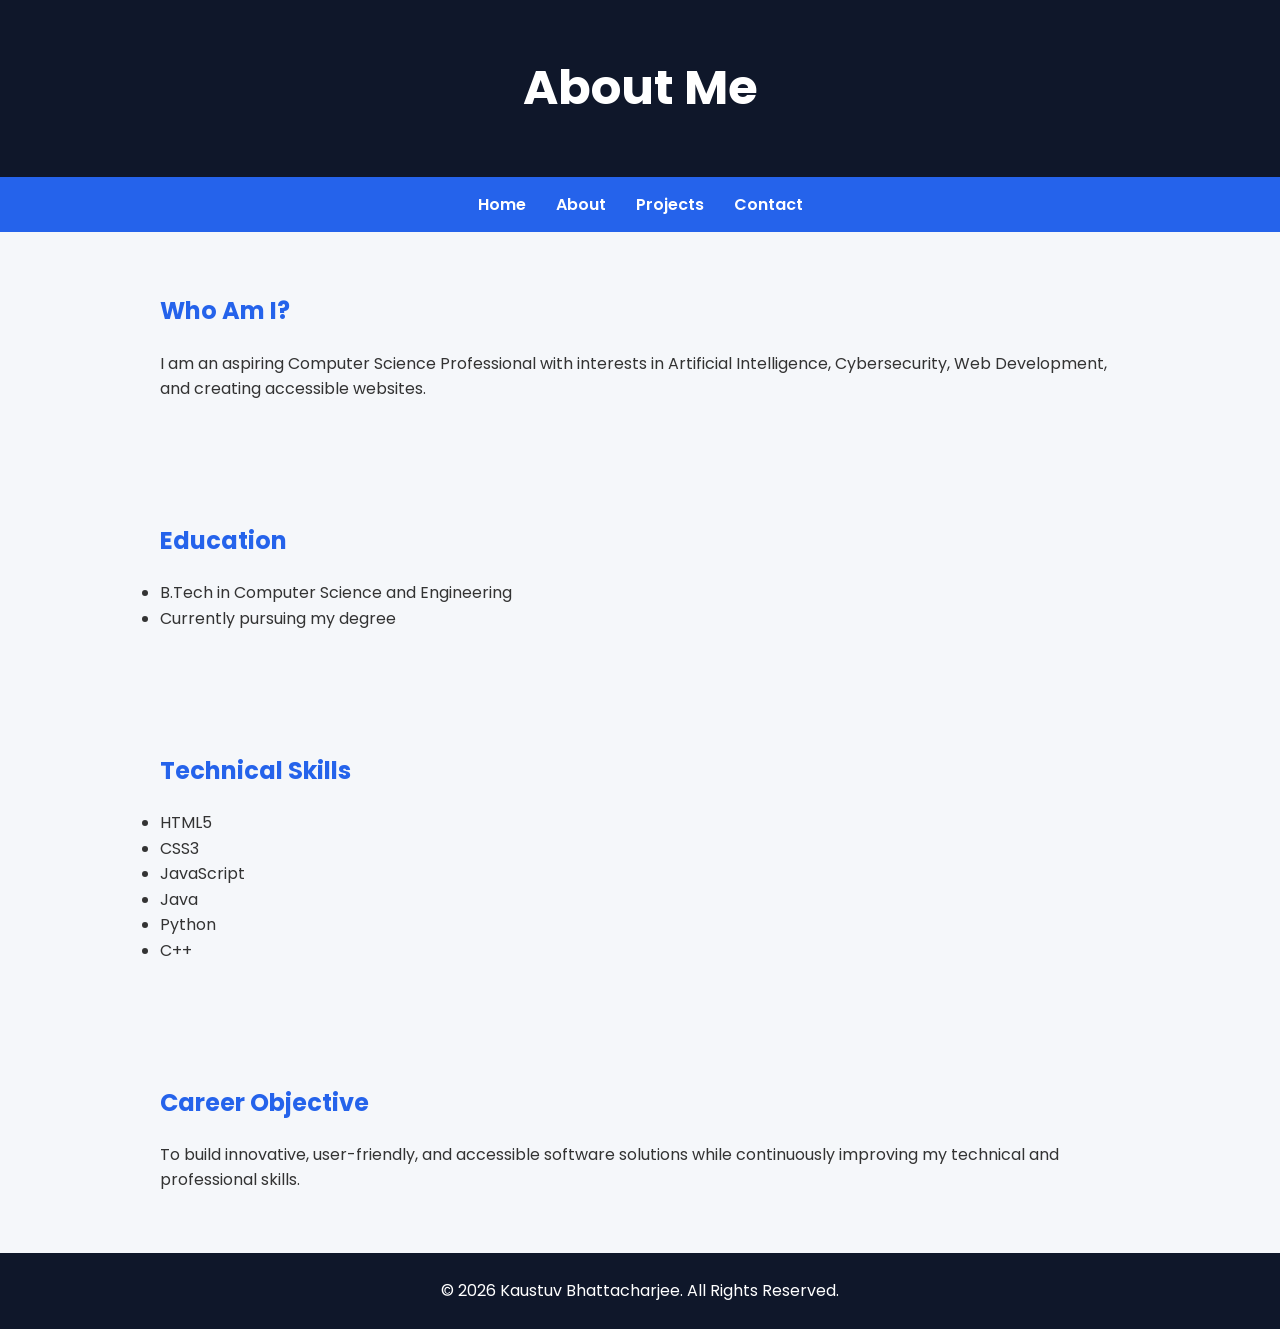
==== about.html @ 0287fb3d "Initial portfolio website" ====
<!DOCTYPE html>
<html lang="en">
<head>
    <meta charset="UTF-8">
    <meta name="viewport" content="width=device-width, initial-scale=1.0">
    <meta name="description" content="About Kaustuv Bhattacharjee">
    <meta name="author" content="Kaustuv Bhattacharjee">
    <title>About | Kaustuv Bhattacharjee</title>

    <link rel="stylesheet" href="css/style.css">
    <link rel="stylesheet" href="css/responsive.css">
</head>

<body>

<header>
    <h1>About Me</h1>
</header>

<nav aria-label="Primary Navigation">
    <ul>
        <li><a href="index.html">Home</a></li>
        <li><a href="about.html" aria-current="page">About</a></li>
        <li><a href="projects.html">Projects</a></li>
        <li><a href="contact.html">Contact</a></li>
    </ul>
</nav>

<main>

<section>

<h2>Who Am I?</h2>

<p>
I am an aspiring Computer Science Professional with interests in Artificial Intelligence, Cybersecurity, Web Development, and creating accessible websites.
</p>

</section>

<section>

<h2>Education</h2>

<ul>
<li>B.Tech in Computer Science and Engineering</li>
<li>Currently pursuing my degree</li>
</ul>

</section>

<section>

<h2>Technical Skills</h2>

<ul>
<li>HTML5</li>
<li>CSS3</li>
<li>JavaScript</li>
<li>Java</li>
<li>Python</li>
<li>C++</li>
</ul>

</section>

<section>

<h2>Career Objective</h2>

<p>
To build innovative, user-friendly, and accessible software solutions while continuously improving my technical and professional skills.
</p>

</section>

</main>

<footer>
<p>&copy; 2026 Kaustuv Bhattacharjee. All Rights Reserved.</p>
</footer>

<script src="js/script.js"></script>

</body>
</html>
---- css/style.css ----
/* Google Font */
@import url('https://fonts.googleapis.com/css2?family=Poppins:wght@300;400;600;700&display=swap');

*{
    margin:0;
    padding:0;
    box-sizing:border-box;
    font-family:'Poppins',sans-serif;
}

html{
    scroll-behavior:smooth;
}

body{
    background:#f5f7fa;
    color:#333;
    line-height:1.6;
}

/* Skip Link */
.skip-link{
    position:absolute;
    left:-9999px;
}

.skip-link:focus{
    left:20px;
    top:20px;
    background:#2563eb;
    color:white;
    padding:10px;
    border-radius:5px;
}

/* Header */

header{
    background:#0f172a;
    color:white;
    text-align:center;
    padding:50px 20px;
}

header h1{
    font-size:3rem;
}

header p{
    font-size:1.2rem;
    margin-top:10px;
}

/* Navigation */

nav{
    background:#2563eb;
    position:sticky;
    top:0;
}

nav ul{
    display:flex;
    justify-content:center;
    list-style:none;
}

nav ul li{
    margin:15px;
}

nav a{
    color:white;
    text-decoration:none;
    font-weight:600;
}

nav a:hover{
    color:#ffd700;
}

/* Sections */

section{
    max-width:1000px;
    margin:auto;
    padding:60px 20px;
}

section h2{
    margin-bottom:20px;
    color:#2563eb;
}

/* Button */

#hero a{
    display:inline-block;
    margin-top:20px;
    background:#2563eb;
    color:white;
    padding:12px 25px;
    text-decoration:none;
    border-radius:8px;
    transition:.3s;
}

#hero a:hover{
    background:#1d4ed8;
}

/* Skills */

#skills ul{
    display:flex;
    flex-wrap:wrap;
    gap:15px;
    list-style:none;
}

#skills li{
    background:white;
    padding:15px 25px;
    border-radius:8px;
    box-shadow:0 5px 15px rgba(0,0,0,.1);
}

/* Footer */

footer{
    background:#0f172a;
    color:white;
    text-align:center;
    padding:25px;
}
/* Hero Section */

#hero{
    max-width:1100px;
    margin:auto;
    text-align:center;
    padding:100px 20px;
}

.hero-text h2{
    color:#2563eb;
    font-size:1.5rem;
}

.hero-text h1{
    font-size:4rem;
    color:#0f172a;
    margin:20px 0;
}

.hero-text h3{
    color:#475569;
    margin-bottom:20px;
}

.hero-text p{
    max-width:700px;
    margin:auto;
    font-size:1.1rem;
    line-height:1.8;
}

.btn,
.btn-secondary{
    display:inline-block;
    margin:30px 10px 0;
    padding:14px 30px;
    border-radius:8px;
    text-decoration:none;
    font-weight:600;
}

.btn{
    background:#2563eb;
    color:white;
}

.btn:hover{
    background:#1d4ed8;
}

.btn-secondary{
    border:2px solid #2563eb;
    color:#2563eb;
}

.btn-secondary:hover{
    background:#2563eb;
    color:white;
}
/* Projects */

.project-grid{
display:grid;
grid-template-columns:repeat(auto-fit,minmax(300px,1fr));
gap:30px;
margin-top:30px;
}

.project-card{
background:white;
padding:25px;
border-radius:12px;
box-shadow:0 10px 20px rgba(0,0,0,.1);
transition:.3s;
}

.project-card:hover{
transform:translateY(-8px);
}

.project-card h3{
margin-bottom:15px;
color:#2563eb;
}

.project-card a{
display:inline-block;
margin-top:15px;
text-decoration:none;
background:#2563eb;
color:white;
padding:10px 18px;
border-radius:6px;
}
/* Contact Form */

form{

max-width:700px;

margin:auto;

background:white;

padding:35px;

border-radius:12px;

box-shadow:0 10px 25px rgba(0,0,0,.1);

}

.form-group{

margin-bottom:20px;

}

label{

display:block;

margin-bottom:8px;

font-weight:600;

}

input,
textarea{

width:100%;

padding:12px;

border:1px solid #ccc;

border-radius:8px;

font-size:16px;

}

input:focus,
textarea:focus{

outline:3px solid #2563eb;

border-color:#2563eb;

}

button{

background:#2563eb;

color:white;

padding:12px 24px;

border:none;

border-radius:8px;

font-size:16px;

cursor:pointer;

}

button:hover{

background:#1d4ed8;

}
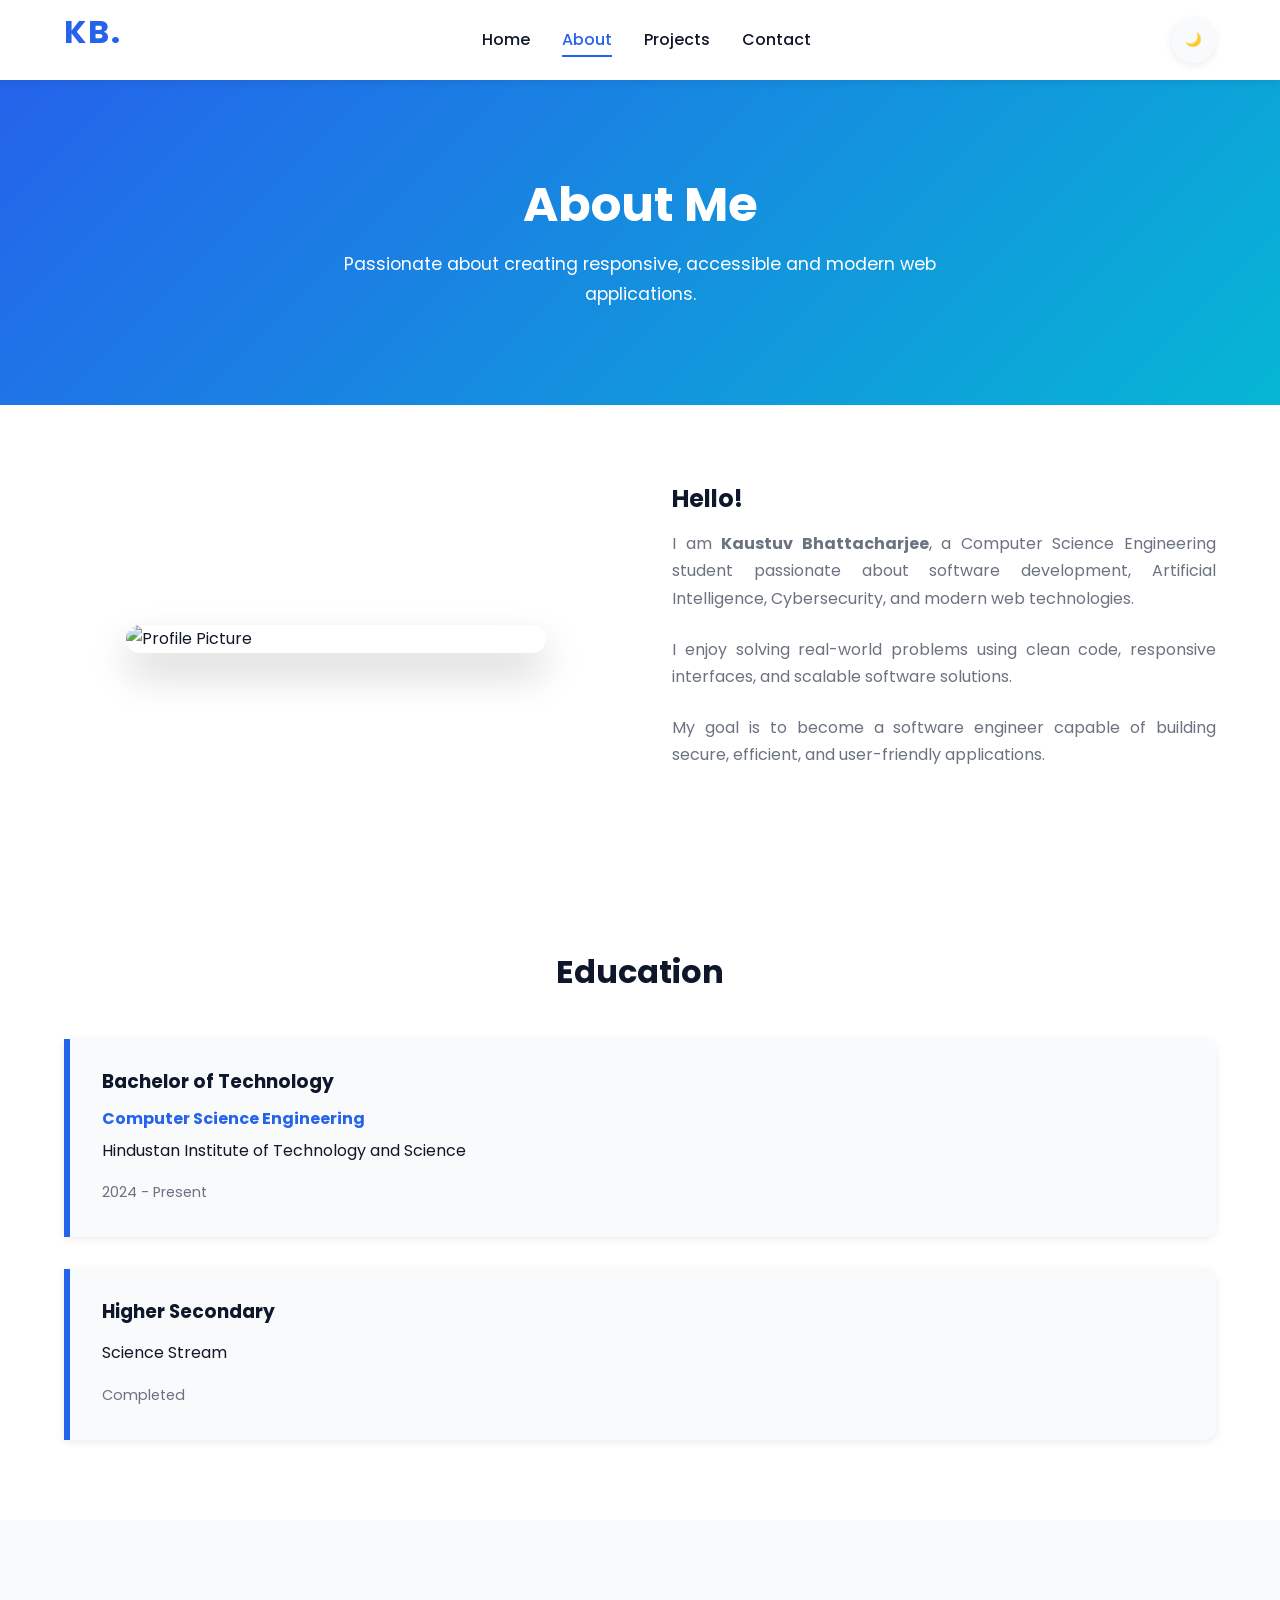
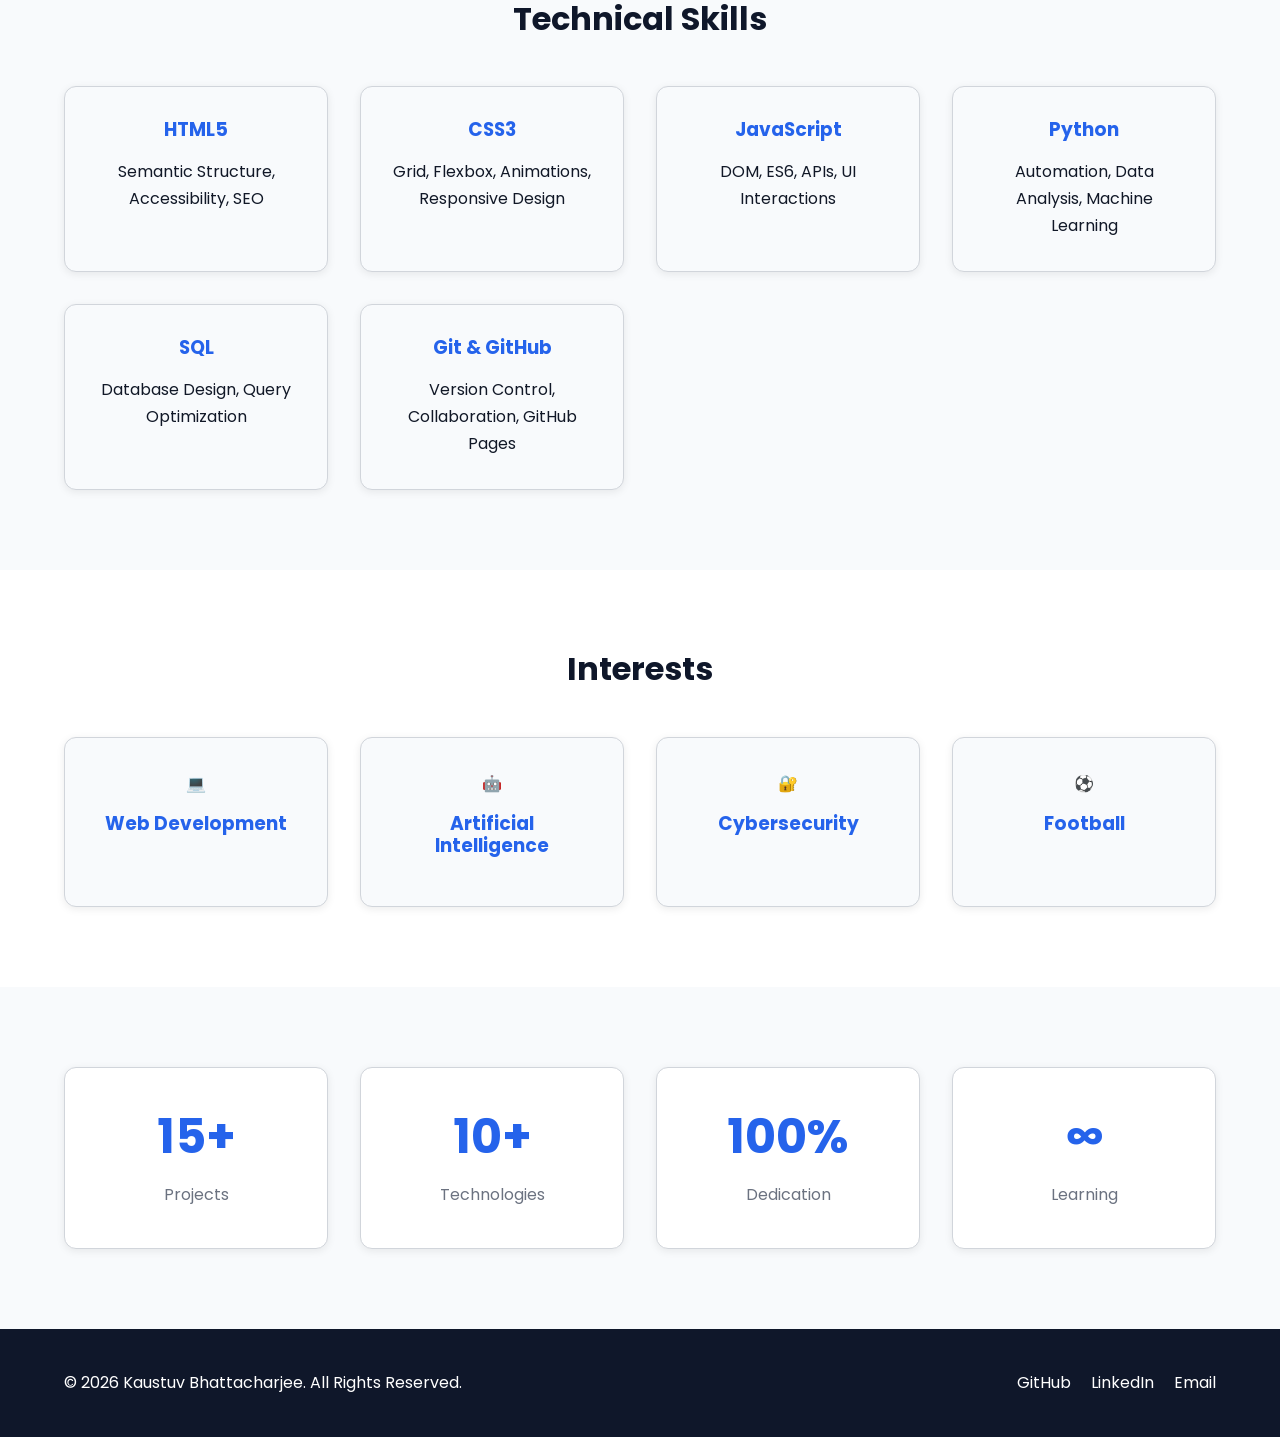
==== commit b6356979: "Initial portfolio submission" ====
--- a/about.html
+++ b/about.html
@@ -1,86 +1,521 @@
 <!DOCTYPE html>
 <html lang="en">
+
 <head>
+
     <meta charset="UTF-8">
-    <meta name="viewport" content="width=device-width, initial-scale=1.0">
-    <meta name="description" content="About Kaustuv Bhattacharjee">
-    <meta name="author" content="Kaustuv Bhattacharjee">
+
+    <meta name="viewport"
+          content="width=device-width, initial-scale=1.0">
+
     <title>About | Kaustuv Bhattacharjee</title>
 
+    <meta name="description"
+          content="Learn more about Kaustuv Bhattacharjee, Computer Science Engineering student, Web Developer, AI Enthusiast and Cybersecurity learner.">
+
+    <link rel="stylesheet" href="css/theme.css">
     <link rel="stylesheet" href="css/style.css">
     <link rel="stylesheet" href="css/responsive.css">
+
+    <script defer src="js/script.js"></script>
+
 </head>
 
 <body>
 
-<header>
-    <h1>About Me</h1>
-</header>
-
-<nav aria-label="Primary Navigation">
-    <ul>
-        <li><a href="index.html">Home</a></li>
-        <li><a href="about.html" aria-current="page">About</a></li>
-        <li><a href="projects.html">Projects</a></li>
-        <li><a href="contact.html">Contact</a></li>
-    </ul>
-</nav>
-
-<main>
-
-<section>
-
-<h2>Who Am I?</h2>
-
-<p>
-I am an aspiring Computer Science Professional with interests in Artificial Intelligence, Cybersecurity, Web Development, and creating accessible websites.
-</p>
-
-</section>
-
-<section>
-
-<h2>Education</h2>
-
-<ul>
-<li>B.Tech in Computer Science and Engineering</li>
-<li>Currently pursuing my degree</li>
-</ul>
-
-</section>
-
-<section>
-
-<h2>Technical Skills</h2>
-
-<ul>
-<li>HTML5</li>
-<li>CSS3</li>
-<li>JavaScript</li>
-<li>Java</li>
-<li>Python</li>
-<li>C++</li>
-</ul>
-
-</section>
-
-<section>
-
-<h2>Career Objective</h2>
-
-<p>
-To build innovative, user-friendly, and accessible software solutions while continuously improving my technical and professional skills.
-</p>
-
-</section>
-
-</main>
-
-<footer>
-<p>&copy; 2026 Kaustuv Bhattacharjee. All Rights Reserved.</p>
-</footer>
-
-<script src="js/script.js"></script>
+    <!-- Skip Link -->
+
+    <a href="#main-content"
+       class="skip-link">
+
+        Skip to Main Content
+
+    </a>
+
+    <!-- Header -->
+
+    <header class="header">
+
+        <div class="container">
+
+            <h1 class="logo">
+
+                KB.
+
+            </h1>
+
+            <nav
+                class="navbar"
+                aria-label="Primary Navigation">
+
+                <button
+                    class="menu-toggle"
+                    aria-label="Toggle Navigation">
+
+                    ☰
+
+                </button>
+
+                <ul class="nav-links">
+
+                    <li><a href="index.html">Home</a></li>
+
+                    <li><a href="about.html"
+                           class="active">About</a></li>
+
+                    <li><a href="projects.html">Projects</a></li>
+
+                    <li><a href="contact.html">Contact</a></li>
+
+                </ul>
+
+            </nav>
+
+            <button
+                id="themeToggle"
+                aria-label="Toggle Theme">
+
+                🌙
+
+            </button>
+
+        </div>
+
+    </header>
+
+    <!-- Main -->
+
+    <main id="main-content">
+
+        <!-- Hero -->
+
+        <section class="page-hero">
+
+            <div class="container">
+
+                <h2>
+
+                    About Me
+
+                </h2>
+
+                <p>
+
+                    Passionate about creating responsive,
+                    accessible and modern web applications.
+
+                </p>
+
+            </div>
+
+        </section>
+
+        <!-- About -->
+
+        <section class="about-section">
+
+            <div class="container about-grid">
+
+                <div>
+
+                    <img
+                        src="https://images.unsplash.com/photo-1500648767791-00dcc994a43e?w=700"
+                        alt="Profile Picture"
+                        class="profile-image">
+
+                </div>
+
+                <div>
+
+                    <h2>
+
+                        Hello!
+
+                    </h2>
+
+                    <p>
+
+                        I am
+                        <strong>Kaustuv Bhattacharjee</strong>,
+                        a Computer Science Engineering student
+                        passionate about software development,
+                        Artificial Intelligence,
+                        Cybersecurity,
+                        and modern web technologies.
+
+                    </p>
+
+                    <p>
+
+                        I enjoy solving real-world problems
+                        using clean code,
+                        responsive interfaces,
+                        and scalable software solutions.
+
+                    </p>
+
+                    <p>
+
+                        My goal is to become a software engineer
+                        capable of building secure,
+                        efficient,
+                        and user-friendly applications.
+
+                    </p>
+
+                </div>
+
+            </div>
+
+        </section>
+
+        <!-- Education -->
+
+        <section class="education">
+
+            <div class="container">
+
+                <h2 class="section-title">
+
+                    Education
+
+                </h2>
+
+                <div class="timeline">
+
+                    <article class="timeline-card">
+
+                        <h3>
+
+                            Bachelor of Technology
+
+                        </h3>
+
+                        <h4>
+
+                            Computer Science Engineering
+
+                        </h4>
+
+                        <p>
+
+                            Hindustan Institute of Technology
+                            and Science
+
+                        </p>
+
+                        <span>
+
+                            2024 - Present
+
+                        </span>
+
+                    </article>
+
+                    <article class="timeline-card">
+
+                        <h3>
+
+                            Higher Secondary
+
+                        </h3>
+
+                        <p>
+
+                            Science Stream
+
+                        </p>
+
+                        <span>
+
+                            Completed
+
+                        </span>
+
+                    </article>
+
+                </div>
+
+            </div>
+
+        </section>
+
+        <!-- Technical Skills -->
+
+        <section class="skills-section">
+
+            <div class="container">
+
+                <h2 class="section-title">
+
+                    Technical Skills
+
+                </h2>
+
+                <div class="skill-grid">
+
+                    <article class="card">
+
+                        <h3>HTML5</h3>
+
+                        <p>
+
+                            Semantic Structure,
+                            Accessibility,
+                            SEO
+
+                        </p>
+
+                    </article>
+
+                    <article class="card">
+
+                        <h3>CSS3</h3>
+
+                        <p>
+
+                            Grid,
+                            Flexbox,
+                            Animations,
+                            Responsive Design
+
+                        </p>
+
+                    </article>
+
+                    <article class="card">
+
+                        <h3>JavaScript</h3>
+
+                        <p>
+
+                            DOM,
+                            ES6,
+                            APIs,
+                            UI Interactions
+
+                        </p>
+
+                    </article>
+
+                    <article class="card">
+
+                        <h3>Python</h3>
+
+                        <p>
+
+                            Automation,
+                            Data Analysis,
+                            Machine Learning
+
+                        </p>
+
+                    </article>
+
+                    <article class="card">
+
+                        <h3>SQL</h3>
+
+                        <p>
+
+                            Database Design,
+                            Query Optimization
+
+                        </p>
+
+                    </article>
+
+                    <article class="card">
+
+                        <h3>Git & GitHub</h3>
+
+                        <p>
+
+                            Version Control,
+                            Collaboration,
+                            GitHub Pages
+
+                        </p>
+
+                    </article>
+
+                </div>
+
+            </div>
+
+        </section>
+
+        <!-- Interests -->
+
+        <section class="interests">
+
+            <div class="container">
+
+                <h2 class="section-title">
+
+                    Interests
+
+                </h2>
+
+                <div class="feature-grid">
+
+                    <div class="feature-box">
+
+                        💻
+
+                        <h3>
+
+                            Web Development
+
+                        </h3>
+
+                    </div>
+
+                    <div class="feature-box">
+
+                        🤖
+
+                        <h3>
+
+                            Artificial Intelligence
+
+                        </h3>
+
+                    </div>
+
+                    <div class="feature-box">
+
+                        🔐
+
+                        <h3>
+
+                            Cybersecurity
+
+                        </h3>
+
+                    </div>
+
+                    <div class="feature-box">
+
+                        ⚽
+
+                        <h3>
+
+                            Football
+
+                        </h3>
+
+                    </div>
+
+                </div>
+
+            </div>
+
+        </section>
+
+        <!-- Stats -->
+
+        <section class="stats">
+
+            <div class="container stats-grid">
+
+                <div class="stat-card">
+
+                    <h2>
+
+                        15+
+
+                    </h2>
+
+                    <p>
+
+                        Projects
+
+                    </p>
+
+                </div>
+
+                <div class="stat-card">
+
+                    <h2>
+
+                        10+
+
+                    </h2>
+
+                    <p>
+
+                        Technologies
+
+                    </p>
+
+                </div>
+
+                <div class="stat-card">
+
+                    <h2>
+
+                        100%
+
+                    </h2>
+
+                    <p>
+
+                        Dedication
+
+                    </p>
+
+                </div>
+
+                <div class="stat-card">
+
+                    <h2>
+
+                        ∞
+
+                    </h2>
+
+                    <p>
+
+                        Learning
+
+                    </p>
+
+                </div>
+
+            </div>
+
+        </section>
+
+    </main>
+
+    <!-- Footer -->
+
+    <footer class="footer">
+
+        <div class="container">
+
+            <p>
+
+                © 2026 Kaustuv Bhattacharjee.
+                All Rights Reserved.
+
+            </p>
+
+            <div class="socials">
+
+                <a href="#">GitHub</a>
+
+                <a href="#">LinkedIn</a>
+
+                <a href="#">Email</a>
+
+            </div>
+
+        </div>
+
+    </footer>
 
 </body>
+
 </html>
--- a/css/theme.css
+++ b/css/theme.css
@@ -0,0 +1,579 @@
+/* ===================================================
+   THEME.CSS
+   Global Theme Variables
+   Light & Dark Mode
+   =================================================== */
+
+/* GOOGLE FONT */
+
+@import url('https://fonts.googleapis.com/css2?family=Poppins:wght@300;400;500;600;700;800&display=swap');
+
+/* ===================================================
+   ROOT VARIABLES
+   =================================================== */
+
+:root{
+
+    /* COLORS */
+
+    --primary:#2563eb;
+    --primary-dark:#1d4ed8;
+
+    --secondary:#06b6d4;
+
+    --accent:#f97316;
+
+    --success:#10b981;
+
+    --danger:#ef4444;
+
+    --warning:#facc15;
+
+    /* BACKGROUND */
+
+    --bg:#ffffff;
+
+    --surface:#f8fafc;
+
+    --surface-2:#eef2f7;
+
+    /* TEXT */
+
+    --text:#111827;
+
+    --text-light:#6b7280;
+
+    --heading:#0f172a;
+
+    /* BORDER */
+
+    --border:#d1d5db;
+
+    /* SHADOW */
+
+    --shadow-sm:0 2px 8px rgba(0,0,0,.08);
+
+    --shadow-md:0 8px 20px rgba(0,0,0,.12);
+
+    --shadow-lg:0 20px 40px rgba(0,0,0,.18);
+
+    /* RADIUS */
+
+    --radius-sm:8px;
+
+    --radius:12px;
+
+    --radius-lg:20px;
+
+    --radius-xl:32px;
+
+    /* TRANSITIONS */
+
+    --transition:.3s ease;
+
+    --transition-long:.6s ease;
+
+    /* LAYOUT */
+
+    --container:1200px;
+
+    --header-height:80px;
+
+    /* FONT */
+
+    --font:'Poppins',sans-serif;
+
+}
+
+/* ===================================================
+   DARK MODE
+   =================================================== */
+
+body.dark{
+
+    --bg:#0f172a;
+
+    --surface:#1e293b;
+
+    --surface-2:#334155;
+
+    --text:#e5e7eb;
+
+    --text-light:#cbd5e1;
+
+    --heading:#ffffff;
+
+    --border:#475569;
+
+    --shadow-sm:0 2px 8px rgba(0,0,0,.30);
+
+    --shadow-md:0 10px 25px rgba(0,0,0,.40);
+
+    --shadow-lg:0 20px 45px rgba(0,0,0,.55);
+
+}
+
+/* ===================================================
+   GLOBAL RESET
+   =================================================== */
+
+*{
+
+    margin:0;
+
+    padding:0;
+
+    box-sizing:border-box;
+
+}
+
+html{
+
+    scroll-behavior:smooth;
+
+}
+
+body{
+
+    font-family:var(--font);
+
+    background:var(--bg);
+
+    color:var(--text);
+
+    line-height:1.7;
+
+    transition:background var(--transition),
+               color var(--transition);
+
+}
+
+img{
+
+    max-width:100%;
+
+    display:block;
+
+}
+
+a{
+
+    text-decoration:none;
+
+    color:inherit;
+
+    transition:var(--transition);
+
+}
+
+ul{
+
+    list-style:none;
+
+}
+
+button{
+
+    cursor:pointer;
+
+    font-family:inherit;
+
+}
+
+input,
+textarea,
+button{
+
+    border:none;
+
+    outline:none;
+
+}
+/* ===================================================
+   LAYOUT
+=================================================== */
+
+.container{
+
+    width:min(90%, var(--container));
+
+    margin:auto;
+
+}
+
+section{
+
+    padding:5rem 0;
+
+}
+
+/* ===================================================
+   HEADINGS
+=================================================== */
+
+h1,
+h2,
+h3,
+h4,
+h5,
+h6{
+
+    color:var(--heading);
+
+    line-height:1.2;
+
+    margin-bottom:1rem;
+
+}
+
+.section-title{
+
+    text-align:center;
+
+    font-size:2rem;
+
+    margin-bottom:3rem;
+
+}
+
+/* ===================================================
+   BUTTONS
+=================================================== */
+
+.btn{
+
+    display:inline-block;
+
+    padding:14px 32px;
+
+    background:var(--primary);
+
+    color:#fff;
+
+    border-radius:var(--radius);
+
+    font-weight:600;
+
+    transition:var(--transition);
+
+    box-shadow:var(--shadow-sm);
+
+}
+
+.btn:hover{
+
+    background:var(--primary-dark);
+
+    transform:translateY(-3px);
+
+    box-shadow:var(--shadow-md);
+
+}
+
+.btn.secondary{
+
+    background:transparent;
+
+    color:var(--primary);
+
+    border:2px solid var(--primary);
+
+}
+
+.btn.secondary:hover{
+
+    background:var(--primary);
+
+    color:#fff;
+
+}
+
+/* ===================================================
+   CARDS
+=================================================== */
+
+.card{
+
+    background:var(--surface);
+
+    border-radius:var(--radius);
+
+    padding:2rem;
+
+    border:1px solid var(--border);
+
+    box-shadow:var(--shadow-sm);
+
+    transition:var(--transition);
+
+}
+
+.card:hover{
+
+    transform:translateY(-8px);
+
+    box-shadow:var(--shadow-lg);
+
+}
+
+/* ===================================================
+   FORM ELEMENTS
+=================================================== */
+
+input,
+textarea{
+
+    width:100%;
+
+    padding:14px;
+
+    border:1px solid var(--border);
+
+    border-radius:var(--radius-sm);
+
+    background:var(--surface);
+
+    color:var(--text);
+
+    transition:var(--transition);
+
+}
+
+input:focus,
+textarea:focus{
+
+    border-color:var(--primary);
+
+    box-shadow:0 0 0 3px rgba(37,99,235,.15);
+
+}
+
+/* ===================================================
+   ACCESSIBILITY
+=================================================== */
+
+.skip-link{
+
+    position:absolute;
+
+    left:-999px;
+
+    top:10px;
+
+    background:var(--primary);
+
+    color:#fff;
+
+    padding:12px 20px;
+
+    border-radius:var(--radius);
+
+    z-index:9999;
+
+}
+
+.skip-link:focus{
+
+    left:10px;
+
+}
+
+:focus-visible{
+
+    outline:3px solid var(--secondary);
+
+    outline-offset:3px;
+
+}
+
+/* ===================================================
+   SCROLLBAR
+=================================================== */
+
+::-webkit-scrollbar{
+
+    width:10px;
+
+}
+
+::-webkit-scrollbar-track{
+
+    background:var(--surface);
+
+}
+
+::-webkit-scrollbar-thumb{
+
+    background:var(--primary);
+
+    border-radius:20px;
+
+}
+
+::-webkit-scrollbar-thumb:hover{
+
+    background:var(--primary-dark);
+
+}
+
+/* ===================================================
+   TEXT SELECTION
+=================================================== */
+
+::selection{
+
+    background:var(--primary);
+
+    color:#fff;
+
+}
+
+/* ===================================================
+   HELPERS
+=================================================== */
+
+.text-center{
+
+    text-align:center;
+
+}
+
+.mt-1{
+
+    margin-top:1rem;
+
+}
+
+.mt-2{
+
+    margin-top:2rem;
+
+}
+
+.mt-3{
+
+    margin-top:3rem;
+
+}
+
+.mb-1{
+
+    margin-bottom:1rem;
+
+}
+
+.mb-2{
+
+    margin-bottom:2rem;
+
+}
+
+.mb-3{
+
+    margin-bottom:3rem;
+
+}
+
+/* ===================================================
+   ANIMATIONS
+=================================================== */
+
+@keyframes fadeIn{
+
+    from{
+
+        opacity:0;
+
+    }
+
+    to{
+
+        opacity:1;
+
+    }
+
+}
+
+@keyframes slideUp{
+
+    from{
+
+        opacity:0;
+
+        transform:translateY(40px);
+
+    }
+
+    to{
+
+        opacity:1;
+
+        transform:translateY(0);
+
+    }
+
+}
+
+@keyframes slideLeft{
+
+    from{
+
+        opacity:0;
+
+        transform:translateX(-40px);
+
+    }
+
+    to{
+
+        opacity:1;
+
+        transform:translateX(0);
+
+    }
+
+}
+
+@keyframes slideRight{
+
+    from{
+
+        opacity:0;
+
+        transform:translateX(40px);
+
+    }
+
+    to{
+
+        opacity:1;
+
+        transform:translateX(0);
+
+    }
+
+}
+
+.fade-in{
+
+    animation:fadeIn .8s ease forwards;
+
+}
+
+.slide-up{
+
+    animation:slideUp .8s ease forwards;
+
+}
+
+.slide-left{
+
+    animation:slideLeft .8s ease forwards;
+
+}
+
+.slide-right{
+
+    animation:slideRight .8s ease forwards;
+
+}
--- a/css/style.css
+++ b/css/style.css
@@ -1,311 +1,1366 @@
-/* Google Font */
-@import url('https://fonts.googleapis.com/css2?family=Poppins:wght@300;400;600;700&display=swap');
-
-*{
-    margin:0;
-    padding:0;
-    box-sizing:border-box;
-    font-family:'Poppins',sans-serif;
-}
-
-html{
-    scroll-behavior:smooth;
-}
-
-body{
-    background:#f5f7fa;
-    color:#333;
-    line-height:1.6;
-}
-
-/* Skip Link */
-.skip-link{
+/* ===================================================
+   STYLE.CSS
+   Main Portfolio Styles
+   =================================================== */
+
+/* =========================
+   HEADER
+========================= */
+
+.header{
+
+    position:sticky;
+
+    top:0;
+
+    width:100%;
+
+    background:var(--bg);
+
+    box-shadow:var(--shadow-sm);
+
+    z-index:1000;
+
+    transition:var(--transition);
+
+}
+
+.header .container{
+
+    display:flex;
+
+    justify-content:space-between;
+
+    align-items:center;
+
+    height:var(--header-height);
+
+}
+
+/* =========================
+   LOGO
+========================= */
+
+.logo{
+
+    font-size:2rem;
+
+    font-weight:700;
+
+    color:var(--primary);
+
+    letter-spacing:2px;
+
+}
+
+/* =========================
+   NAVIGATION
+========================= */
+
+.navbar{
+
+    display:flex;
+
+    align-items:center;
+
+    gap:2rem;
+
+}
+
+.nav-links{
+
+    display:flex;
+
+    gap:2rem;
+
+    align-items:center;
+
+}
+
+.nav-links a{
+
+    font-weight:500;
+
+    color:var(--text);
+
+    position:relative;
+
+    transition:var(--transition);
+
+}
+
+.nav-links a:hover{
+
+    color:var(--primary);
+
+}
+
+.nav-links a.active{
+
+    color:var(--primary);
+
+}
+
+.nav-links a::after{
+
+    content:"";
+
     position:absolute;
-    left:-9999px;
-}
-
-.skip-link:focus{
-    left:20px;
-    top:20px;
-    background:#2563eb;
+
+    left:0;
+
+    bottom:-6px;
+
+    width:0;
+
+    height:2px;
+
+    background:var(--primary);
+
+    transition:.3s;
+
+}
+
+.nav-links a:hover::after,
+
+.nav-links a.active::after{
+
+    width:100%;
+
+}
+
+/* =========================
+   MENU BUTTON
+========================= */
+
+.menu-toggle{
+
+    display:none;
+
+    background:none;
+
+    color:var(--text);
+
+    font-size:2rem;
+
+}
+
+/* =========================
+   THEME BUTTON
+========================= */
+
+#themeToggle{
+
+    width:45px;
+
+    height:45px;
+
+    border-radius:50%;
+
+    background:var(--surface);
+
+    color:var(--text);
+
+    display:grid;
+
+    place-items:center;
+
+    box-shadow:var(--shadow-sm);
+
+    transition:var(--transition);
+
+}
+
+#themeToggle:hover{
+
+    transform:rotate(180deg);
+
+}
+
+/* =========================
+   HERO
+========================= */
+
+.hero{
+
+    min-height:calc(100vh - var(--header-height));
+
+    display:flex;
+
+    align-items:center;
+
+    background:linear-gradient(
+        135deg,
+        var(--surface),
+        var(--bg)
+    );
+
+}
+
+.hero-grid{
+
+    display:grid;
+
+    grid-template-columns:1fr 1fr;
+
+    gap:4rem;
+
+    align-items:center;
+
+}
+
+.hero-text{
+
+    animation:slideLeft .8s ease;
+
+}
+
+.hero-text h2{
+
+    font-size:3.5rem;
+
+    margin-bottom:1.5rem;
+
+}
+
+.hero-text span{
+
+    color:var(--primary);
+
+}
+
+.hero-text p{
+
+    font-size:1.1rem;
+
+    color:var(--text-light);
+
+    margin-bottom:2rem;
+
+}
+
+.hero-buttons{
+
+    display:flex;
+
+    gap:1rem;
+
+    flex-wrap:wrap;
+
+}
+
+/* =========================
+   HERO IMAGE
+========================= */
+
+.hero-image{
+
+    display:flex;
+
+    justify-content:center;
+
+    animation:slideRight .8s ease;
+
+}
+
+.hero-image img{
+
+    width:380px;
+
+    height:380px;
+
+    object-fit:cover;
+
+    border-radius:50%;
+
+    border:8px solid var(--primary);
+
+    box-shadow:var(--shadow-lg);
+
+    transition:var(--transition-long);
+
+}
+
+.hero-image img:hover{
+
+    transform:scale(1.05);
+
+}
+
+/* =========================
+   PAGE HERO
+========================= */
+
+.page-hero{
+
+    background:linear-gradient(
+        135deg,
+        var(--primary),
+        var(--secondary)
+    );
+
     color:white;
-    padding:10px;
-    border-radius:5px;
-}
-
-/* Header */
-
-header{
-    background:#0f172a;
+
+    text-align:center;
+
+    padding:6rem 0;
+
+}
+
+.page-hero h2{
+
     color:white;
+
+    font-size:3rem;
+
+}
+
+.page-hero p{
+
+    max-width:700px;
+
+    margin:auto;
+
+    font-size:1.1rem;
+
+}
+/* ===================================================
+   ABOUT SECTION
+=================================================== */
+
+.about-section{
+
+    padding:5rem 0;
+
+}
+
+.about-grid{
+
+    display:grid;
+
+    grid-template-columns:1fr 1fr;
+
+    gap:4rem;
+
+    align-items:center;
+
+}
+
+.profile-image{
+
+    width:100%;
+
+    max-width:420px;
+
+    margin:auto;
+
+    border-radius:20px;
+
+    box-shadow:var(--shadow-lg);
+
+    transition:var(--transition);
+
+}
+
+.profile-image:hover{
+
+    transform:scale(1.03);
+
+}
+
+.about-grid p{
+
+    color:var(--text-light);
+
+    margin-bottom:1.5rem;
+
+    text-align:justify;
+
+}
+
+/* ===================================================
+   SKILLS
+=================================================== */
+
+.skills,
+.skills-section{
+
+    background:var(--surface);
+
+}
+
+.skill-grid{
+
+    display:grid;
+
+    grid-template-columns:repeat(auto-fit,minmax(250px,1fr));
+
+    gap:2rem;
+
+}
+
+.skill-grid .card{
+
     text-align:center;
-    padding:50px 20px;
-}
-
-header h1{
+
+}
+
+.skill-grid .card h3{
+
+    color:var(--primary);
+
+    margin-bottom:1rem;
+
+}
+
+.skill-grid .card:hover{
+
+    transform:translateY(-10px);
+
+}
+
+/* ===================================================
+   FEATURES
+=================================================== */
+
+.feature-grid{
+
+    display:grid;
+
+    grid-template-columns:repeat(auto-fit,minmax(260px,1fr));
+
+    gap:2rem;
+
+}
+
+.feature-box{
+
+    background:var(--surface);
+
+    border:1px solid var(--border);
+
+    border-radius:var(--radius);
+
+    padding:2rem;
+
+    text-align:center;
+
+    box-shadow:var(--shadow-sm);
+
+    transition:var(--transition);
+
+}
+
+.feature-box:hover{
+
+    transform:translateY(-8px);
+
+    box-shadow:var(--shadow-lg);
+
+}
+
+.feature-box h3{
+
+    color:var(--primary);
+
+    margin:1rem 0;
+
+}
+
+.feature-box p{
+
+    color:var(--text-light);
+
+}
+
+/* ===================================================
+   TIMELINE
+=================================================== */
+
+.timeline{
+
+    display:grid;
+
+    gap:2rem;
+
+}
+
+.timeline-card{
+
+    background:var(--surface);
+
+    border-left:6px solid var(--primary);
+
+    padding:2rem;
+
+    border-radius:0 var(--radius) var(--radius) 0;
+
+    box-shadow:var(--shadow-sm);
+
+    transition:var(--transition);
+
+}
+
+.timeline-card:hover{
+
+    transform:translateX(8px);
+
+    box-shadow:var(--shadow-md);
+
+}
+
+.timeline-card h4{
+
+    color:var(--primary);
+
+    margin-bottom:.5rem;
+
+}
+
+.timeline-card span{
+
+    display:inline-block;
+
+    margin-top:1rem;
+
+    color:var(--text-light);
+
+    font-size:.9rem;
+
+}
+
+/* ===================================================
+   STATISTICS
+=================================================== */
+
+.stats{
+
+    background:var(--surface);
+
+}
+
+.stats-grid{
+
+    display:grid;
+
+    grid-template-columns:repeat(auto-fit,minmax(220px,1fr));
+
+    gap:2rem;
+
+}
+
+.stat-card{
+
+    background:var(--bg);
+
+    border-radius:var(--radius);
+
+    padding:2.5rem;
+
+    text-align:center;
+
+    border:1px solid var(--border);
+
+    box-shadow:var(--shadow-sm);
+
+    transition:var(--transition);
+
+}
+
+.stat-card:hover{
+
+    transform:translateY(-10px);
+
+    box-shadow:var(--shadow-lg);
+
+}
+
+.stat-card h2,
+
+.stat-card h3{
+
     font-size:3rem;
-}
-
-header p{
-    font-size:1.2rem;
-    margin-top:10px;
-}
-
-/* Navigation */
-
-nav{
-    background:#2563eb;
-    position:sticky;
-    top:0;
-}
-
-nav ul{
+
+    color:var(--primary);
+
+    margin-bottom:1rem;
+
+}
+
+.stat-card p{
+
+    color:var(--text-light);
+
+}
+
+/* ===================================================
+   CALL TO ACTION
+=================================================== */
+
+.cta{
+
+    text-align:center;
+
+    background:linear-gradient(
+        135deg,
+        var(--primary),
+        var(--secondary)
+    );
+
+    color:white;
+
+}
+
+.cta h2{
+
+    color:white;
+
+    margin-bottom:1rem;
+
+    font-size:2.5rem;
+
+}
+
+.cta p{
+
+    max-width:700px;
+
+    margin:0 auto 2rem;
+
+    font-size:1.05rem;
+
+}
+/* ===================================================
+   PROJECT FILTER
+=================================================== */
+
+.project-filter{
+
+    padding-bottom:2rem;
+
+}
+
+.filter-buttons{
+
     display:flex;
+
     justify-content:center;
-    list-style:none;
-}
-
-nav ul li{
-    margin:15px;
-}
-
-nav a{
-    color:white;
-    text-decoration:none;
+
+    align-items:center;
+
+    flex-wrap:wrap;
+
+    gap:1rem;
+
+}
+
+.filter-btn{
+
+    padding:12px 24px;
+
+    background:var(--surface);
+
+    color:var(--text);
+
+    border:1px solid var(--border);
+
+    border-radius:30px;
+
     font-weight:600;
-}
-
-nav a:hover{
-    color:#ffd700;
-}
-
-/* Sections */
-
-section{
-    max-width:1000px;
-    margin:auto;
-    padding:60px 20px;
-}
-
-section h2{
-    margin-bottom:20px;
-    color:#2563eb;
-}
-
-/* Button */
-
-#hero a{
+
+    cursor:pointer;
+
+    transition:var(--transition);
+
+}
+
+.filter-btn:hover,
+
+.filter-btn.active{
+
+    background:var(--primary);
+
+    color:#fff;
+
+    border-color:var(--primary);
+
+}
+
+/* ===================================================
+   PROJECT GRID
+=================================================== */
+
+.project-grid{
+
+    display:grid;
+
+    grid-template-columns:repeat(auto-fit,minmax(340px,1fr));
+
+    gap:2rem;
+
+}
+
+.project-card{
+
+    background:var(--surface);
+
+    border-radius:var(--radius);
+
+    overflow:hidden;
+
+    border:1px solid var(--border);
+
+    box-shadow:var(--shadow-sm);
+
+    transition:var(--transition);
+
+}
+
+.project-card:hover{
+
+    transform:translateY(-10px);
+
+    box-shadow:var(--shadow-lg);
+
+}
+
+.project-card img{
+
+    width:100%;
+
+    height:220px;
+
+    object-fit:cover;
+
+}
+
+.project-content{
+
+    padding:2rem;
+
+}
+
+.project-content h3{
+
+    color:var(--primary);
+
+    margin-bottom:1rem;
+
+}
+
+.project-content p{
+
+    color:var(--text-light);
+
+    margin-bottom:1.5rem;
+
+}
+
+/* ===================================================
+   TECH STACK
+=================================================== */
+
+.tech-stack{
+
+    display:flex;
+
+    flex-wrap:wrap;
+
+    gap:.75rem;
+
+    margin-bottom:1.5rem;
+
+}
+
+.tech-stack span{
+
+    background:var(--primary);
+
+    color:#fff;
+
+    padding:6px 14px;
+
+    border-radius:30px;
+
+    font-size:.85rem;
+
+    font-weight:500;
+
+}
+
+/* ===================================================
+   PROJECT LINKS
+=================================================== */
+
+.project-links{
+
+    display:flex;
+
+    gap:1rem;
+
+}
+
+.project-links a{
+
+    flex:1;
+
+    text-align:center;
+
+    padding:12px;
+
+    background:var(--surface-2);
+
+    border-radius:var(--radius-sm);
+
+    font-weight:600;
+
+    transition:var(--transition);
+
+}
+
+.project-links a:hover{
+
+    background:var(--primary);
+
+    color:#fff;
+
+}
+
+/* ===================================================
+   CONTACT SECTION
+=================================================== */
+
+.contact-grid{
+
+    display:grid;
+
+    grid-template-columns:1fr 1.2fr;
+
+    gap:3rem;
+
+    align-items:start;
+
+}
+
+.contact-info{
+
+    display:flex;
+
+    flex-direction:column;
+
+    gap:1.5rem;
+
+}
+
+.contact-card{
+
+    background:var(--surface);
+
+    border:1px solid var(--border);
+
+    border-radius:var(--radius);
+
+    padding:1.5rem;
+
+    box-shadow:var(--shadow-sm);
+
+    transition:var(--transition);
+
+}
+
+.contact-card:hover{
+
+    transform:translateY(-5px);
+
+    box-shadow:var(--shadow-md);
+
+}
+
+.contact-card h3{
+
+    color:var(--primary);
+
+    margin-bottom:.75rem;
+
+}
+
+.contact-card p{
+
+    color:var(--text-light);
+
+}
+
+/* ===================================================
+   CONTACT FORM
+=================================================== */
+
+.contact-form{
+
+    background:var(--surface);
+
+    padding:2rem;
+
+    border-radius:var(--radius);
+
+    border:1px solid var(--border);
+
+    box-shadow:var(--shadow-sm);
+
+}
+
+.form-group{
+
+    margin-bottom:1.5rem;
+
+}
+
+.form-group label{
+
+    display:block;
+
+    margin-bottom:.5rem;
+
+    font-weight:600;
+
+    color:var(--heading);
+
+}
+
+textarea{
+
+    resize:vertical;
+
+    min-height:180px;
+
+}
+
+/* ===================================================
+   MAP
+=================================================== */
+
+.map-placeholder{
+
+    overflow:hidden;
+
+    border-radius:var(--radius);
+
+    box-shadow:var(--shadow-md);
+
+    margin-top:2rem;
+
+}
+
+.map-placeholder iframe{
+
+    width:100%;
+
+    height:420px;
+
+    border:0;
+
+}
+
+/* ===================================================
+   SOCIAL GRID
+=================================================== */
+
+.social-grid{
+
+    display:grid;
+
+    grid-template-columns:repeat(auto-fit,minmax(220px,1fr));
+
+    gap:2rem;
+
+}
+
+.social-card{
+
+    background:var(--surface);
+
+    border:1px solid var(--border);
+
+    border-radius:var(--radius);
+
+    padding:2rem;
+
+    text-align:center;
+
+    box-shadow:var(--shadow-sm);
+
+    transition:var(--transition);
+
+}
+
+.social-card:hover{
+
+    transform:translateY(-8px);
+
+    box-shadow:var(--shadow-lg);
+
+}
+
+.social-card h3{
+
+    margin:1rem 0;
+
+    color:var(--primary);
+
+}
+
+.social-card p{
+
+    color:var(--text-light);
+
+}
+/* ===================================================
+   FAQ SECTION
+=================================================== */
+
+.faq{
+
+    background:var(--surface);
+
+}
+
+.faq .feature-box{
+
+    text-align:left;
+
+}
+
+.faq .feature-box h3{
+
+    margin-bottom:1rem;
+
+}
+
+.faq .feature-box p{
+
+    line-height:1.8;
+
+}
+
+/* ===================================================
+   FOOTER
+=================================================== */
+
+.footer{
+
+    background:var(--heading);
+
+    color:#ffffff;
+
+    padding:2.5rem 0;
+
+}
+
+.footer .container{
+
+    display:flex;
+
+    justify-content:space-between;
+
+    align-items:center;
+
+    flex-wrap:wrap;
+
+    gap:1.5rem;
+
+}
+
+.footer p{
+
+    color:#ffffff;
+
+}
+
+.socials{
+
+    display:flex;
+
+    gap:1.25rem;
+
+}
+
+.socials a{
+
+    color:#ffffff;
+
+    transition:var(--transition);
+
+}
+
+.socials a:hover{
+
+    color:var(--secondary);
+
+}
+
+/* ===================================================
+   LOADING & REVEAL
+=================================================== */
+
+.reveal{
+
+    opacity:0;
+
+    transform:translateY(40px);
+
+    transition:all .8s ease;
+
+}
+
+.reveal.active{
+
+    opacity:1;
+
+    transform:translateY(0);
+
+}
+
+/* ===================================================
+   GLASSMORPHISM
+=================================================== */
+
+.glass{
+
+    background:rgba(255,255,255,.08);
+
+    backdrop-filter:blur(12px);
+
+    -webkit-backdrop-filter:blur(12px);
+
+    border:1px solid rgba(255,255,255,.18);
+
+}
+
+body.dark .glass{
+
+    background:rgba(15,23,42,.45);
+
+}
+
+/* ===================================================
+   BACK TO TOP BUTTON
+=================================================== */
+
+#backToTop{
+
+    position:fixed;
+
+    right:25px;
+
+    bottom:25px;
+
+    width:50px;
+
+    height:50px;
+
+    border-radius:50%;
+
+    background:var(--primary);
+
+    color:#fff;
+
+    display:flex;
+
+    align-items:center;
+
+    justify-content:center;
+
+    font-size:1.25rem;
+
+    cursor:pointer;
+
+    box-shadow:var(--shadow-lg);
+
+    opacity:0;
+
+    visibility:hidden;
+
+    transform:translateY(20px);
+
+    transition:var(--transition);
+
+    z-index:999;
+
+}
+
+#backToTop.show{
+
+    opacity:1;
+
+    visibility:visible;
+
+    transform:translateY(0);
+
+}
+
+#backToTop:hover{
+
+    background:var(--primary-dark);
+
+    transform:translateY(-4px);
+
+}
+
+/* ===================================================
+   BADGES
+=================================================== */
+
+.badge{
+
     display:inline-block;
-    margin-top:20px;
-    background:#2563eb;
-    color:white;
-    padding:12px 25px;
-    text-decoration:none;
-    border-radius:8px;
-    transition:.3s;
-}
-
-#hero a:hover{
-    background:#1d4ed8;
-}
-
-/* Skills */
-
-#skills ul{
+
+    padding:.4rem .9rem;
+
+    border-radius:999px;
+
+    background:var(--accent);
+
+    color:#fff;
+
+    font-size:.8rem;
+
+    font-weight:600;
+
+}
+
+/* ===================================================
+   IMAGE EFFECTS
+=================================================== */
+
+.rounded{
+
+    border-radius:var(--radius);
+
+}
+
+.shadow{
+
+    box-shadow:var(--shadow-lg);
+
+}
+
+.hover-scale{
+
+    transition:transform .3s ease;
+
+}
+
+.hover-scale:hover{
+
+    transform:scale(1.05);
+
+}
+
+/* ===================================================
+   DIVIDERS
+=================================================== */
+
+.divider{
+
+    width:80px;
+
+    height:4px;
+
+    margin:1rem auto 2rem;
+
+    background:var(--primary);
+
+    border-radius:999px;
+
+}
+
+/* ===================================================
+   UTILITIES
+=================================================== */
+
+.flex{
+
     display:flex;
-    flex-wrap:wrap;
-    gap:15px;
-    list-style:none;
-}
-
-#skills li{
-    background:white;
-    padding:15px 25px;
-    border-radius:8px;
-    box-shadow:0 5px 15px rgba(0,0,0,.1);
-}
-
-/* Footer */
-
-footer{
-    background:#0f172a;
-    color:white;
-    text-align:center;
-    padding:25px;
-}
-/* Hero Section */
-
-#hero{
-    max-width:1100px;
-    margin:auto;
-    text-align:center;
-    padding:100px 20px;
-}
-
-.hero-text h2{
-    color:#2563eb;
-    font-size:1.5rem;
-}
-
-.hero-text h1{
-    font-size:4rem;
-    color:#0f172a;
-    margin:20px 0;
-}
-
-.hero-text h3{
-    color:#475569;
-    margin-bottom:20px;
-}
-
-.hero-text p{
-    max-width:700px;
-    margin:auto;
-    font-size:1.1rem;
-    line-height:1.8;
-}
-
-.btn,
-.btn-secondary{
-    display:inline-block;
-    margin:30px 10px 0;
-    padding:14px 30px;
-    border-radius:8px;
-    text-decoration:none;
-    font-weight:600;
-}
-
-.btn{
-    background:#2563eb;
-    color:white;
-}
-
-.btn:hover{
-    background:#1d4ed8;
-}
-
-.btn-secondary{
-    border:2px solid #2563eb;
-    color:#2563eb;
-}
-
-.btn-secondary:hover{
-    background:#2563eb;
-    color:white;
-}
-/* Projects */
-
-.project-grid{
-display:grid;
-grid-template-columns:repeat(auto-fit,minmax(300px,1fr));
-gap:30px;
-margin-top:30px;
-}
-
-.project-card{
-background:white;
-padding:25px;
-border-radius:12px;
-box-shadow:0 10px 20px rgba(0,0,0,.1);
-transition:.3s;
-}
-
-.project-card:hover{
-transform:translateY(-8px);
-}
-
-.project-card h3{
-margin-bottom:15px;
-color:#2563eb;
-}
-
-.project-card a{
-display:inline-block;
-margin-top:15px;
-text-decoration:none;
-background:#2563eb;
-color:white;
-padding:10px 18px;
-border-radius:6px;
-}
-/* Contact Form */
-
-form{
-
-max-width:700px;
-
-margin:auto;
-
-background:white;
-
-padding:35px;
-
-border-radius:12px;
-
-box-shadow:0 10px 25px rgba(0,0,0,.1);
-
-}
-
-.form-group{
-
-margin-bottom:20px;
-
-}
-
-label{
-
-display:block;
-
-margin-bottom:8px;
-
-font-weight:600;
-
-}
-
-input,
-textarea{
-
-width:100%;
-
-padding:12px;
-
-border:1px solid #ccc;
-
-border-radius:8px;
-
-font-size:16px;
-
-}
-
-input:focus,
-textarea:focus{
-
-outline:3px solid #2563eb;
-
-border-color:#2563eb;
-
-}
-
-button{
-
-background:#2563eb;
-
-color:white;
-
-padding:12px 24px;
-
-border:none;
-
-border-radius:8px;
-
-font-size:16px;
-
-cursor:pointer;
-
-}
-
-button:hover{
-
-background:#1d4ed8;
-
-}+
+}
+
+.grid{
+
+    display:grid;
+
+}
+
+.hidden{
+
+    display:none !important;
+
+}
+
+.w-100{
+
+    width:100%;
+
+}
+
+.text-primary{
+
+    color:var(--primary);
+
+}
+
+.text-secondary{
+
+    color:var(--secondary);
+
+}
+
+.bg-primary{
+
+    background:var(--primary);
+
+    color:#fff;
+
+}
+
+.bg-surface{
+
+    background:var(--surface);
+
+}
+
+.radius{
+
+    border-radius:var(--radius);
+
+}
+
+.shadow-sm{
+
+    box-shadow:var(--shadow-sm);
+
+}
+
+.shadow-lg{
+
+    box-shadow:var(--shadow-lg);
+
+}
+
+/* ===================================================
+   SMOOTH HOVER TRANSITIONS
+=================================================== */
+
+a,
+button,
+.card,
+.feature-box,
+.project-card,
+.social-card,
+.contact-card{
+
+    transition:all .3s ease;
+
+}
+
+/* ===================================================
+   END OF STYLE.CSS
+=================================================== */
--- a/css/responsive.css
+++ b/css/responsive.css
@@ -0,0 +1,609 @@
+/* ===================================================
+   RESPONSIVE.CSS
+   Mobile First Responsive Design
+=================================================== */
+
+/* ===================================================
+   LARGE TABLETS
+=================================================== */
+
+@media (max-width:1024px){
+
+.hero-grid{
+
+grid-template-columns:1fr;
+
+text-align:center;
+
+}
+
+.hero-image{
+
+order:-1;
+
+}
+
+.hero-image img{
+
+width:300px;
+
+height:300px;
+
+}
+
+.about-grid{
+
+grid-template-columns:1fr;
+
+text-align:center;
+
+}
+
+.profile-image{
+
+max-width:350px;
+
+}
+
+.contact-grid{
+
+grid-template-columns:1fr;
+
+}
+
+.project-grid{
+
+grid-template-columns:repeat(auto-fit,minmax(300px,1fr));
+
+}
+
+.stats-grid{
+
+grid-template-columns:repeat(2,1fr);
+
+}
+
+}
+
+/* ===================================================
+   TABLETS
+=================================================== */
+
+@media (max-width:768px){
+
+.header .container{
+
+height:70px;
+
+}
+
+.logo{
+
+font-size:1.7rem;
+
+}
+
+/* MOBILE MENU */
+
+.menu-toggle{
+
+display:block;
+
+background:none;
+
+border:none;
+
+}
+
+.nav-links{
+
+position:absolute;
+
+top:70px;
+
+left:0;
+
+width:100%;
+
+background:var(--bg);
+
+flex-direction:column;
+
+align-items:center;
+
+padding:2rem 0;
+
+gap:1.5rem;
+
+box-shadow:var(--shadow-md);
+
+display:none;
+
+}
+
+.nav-links.active{
+
+display:flex;
+
+}
+
+/* HERO */
+
+.hero{
+
+padding:4rem 0;
+
+}
+
+.hero-text h2{
+
+font-size:2.5rem;
+
+}
+
+.hero-text p{
+
+font-size:1rem;
+
+}
+
+.hero-buttons{
+
+justify-content:center;
+
+}
+
+.hero-image img{
+
+width:260px;
+
+height:260px;
+
+}
+
+/* PAGE HERO */
+
+.page-hero{
+
+padding:4rem 0;
+
+}
+
+.page-hero h2{
+
+font-size:2.3rem;
+
+}
+
+/* ABOUT */
+
+.about-grid{
+
+gap:2rem;
+
+}
+
+/* FEATURES */
+
+.feature-grid{
+
+grid-template-columns:1fr;
+
+}
+
+/* SKILLS */
+
+.skill-grid{
+
+grid-template-columns:1fr 1fr;
+
+}
+
+/* PROJECTS */
+
+.project-grid{
+
+grid-template-columns:1fr;
+
+}
+
+/* CONTACT */
+
+.contact-grid{
+
+grid-template-columns:1fr;
+
+gap:2rem;
+
+}
+
+.social-grid{
+
+grid-template-columns:1fr 1fr;
+
+}
+
+.stats-grid{
+
+grid-template-columns:1fr 1fr;
+
+}
+
+.footer .container{
+
+flex-direction:column;
+
+text-align:center;
+
+}
+
+.socials{
+
+justify-content:center;
+
+}
+
+}
+/* ===================================================
+   SMALL MOBILE DEVICES
+=================================================== */
+
+@media (max-width:480px){
+
+.container{
+
+width:92%;
+
+}
+
+/* HERO */
+
+.hero{
+
+padding:3rem 0;
+
+min-height:auto;
+
+}
+
+.hero-text h2{
+
+font-size:2rem;
+
+line-height:1.3;
+
+}
+
+.hero-text p{
+
+font-size:.95rem;
+
+}
+
+.hero-image img{
+
+width:220px;
+
+height:220px;
+
+}
+
+/* PAGE HERO */
+
+.page-hero{
+
+padding:3rem 0;
+
+}
+
+.page-hero h2{
+
+font-size:2rem;
+
+}
+
+.section-title{
+
+font-size:1.8rem;
+
+margin-bottom:2rem;
+
+}
+
+/* BUTTONS */
+
+.btn{
+
+display:block;
+
+width:100%;
+
+text-align:center;
+
+margin-bottom:1rem;
+
+padding:14px 18px;
+
+}
+
+.hero-buttons{
+
+display:block;
+
+}
+
+/* SKILLS */
+
+.skill-grid{
+
+grid-template-columns:1fr;
+
+}
+
+/* STATS */
+
+.stats-grid{
+
+grid-template-columns:1fr;
+
+}
+
+/* SOCIAL */
+
+.social-grid{
+
+grid-template-columns:1fr;
+
+}
+
+/* FILTER BUTTONS */
+
+.filter-buttons{
+
+flex-direction:column;
+
+align-items:stretch;
+
+}
+
+.filter-btn{
+
+width:100%;
+
+}
+
+/* PROJECTS */
+
+.project-grid{
+
+grid-template-columns:1fr;
+
+}
+
+.project-card img{
+
+height:200px;
+
+}
+
+.project-links{
+
+flex-direction:column;
+
+}
+
+/* CONTACT */
+
+.contact-form{
+
+padding:1.5rem;
+
+}
+
+.contact-card{
+
+padding:1.25rem;
+
+}
+
+input,
+textarea{
+
+font-size:16px;
+
+}
+
+/* MAP */
+
+.map-placeholder iframe{
+
+height:280px;
+
+}
+
+/* FOOTER */
+
+.footer{
+
+text-align:center;
+
+}
+
+.footer .container{
+
+flex-direction:column;
+
+}
+
+.socials{
+
+flex-wrap:wrap;
+
+justify-content:center;
+
+}
+
+/* BACK TO TOP */
+
+#backToTop{
+
+width:45px;
+
+height:45px;
+
+right:15px;
+
+bottom:15px;
+
+}
+
+}
+
+/* ===================================================
+   EXTRA SMALL DEVICES
+=================================================== */
+
+@media (max-width:360px){
+
+.logo{
+
+font-size:1.5rem;
+
+}
+
+.hero-text h2{
+
+font-size:1.7rem;
+
+}
+
+.page-hero h2{
+
+font-size:1.7rem;
+
+}
+
+.card,
+.feature-box,
+.contact-card,
+.social-card{
+
+padding:1.25rem;
+
+}
+
+.tech-stack{
+
+justify-content:center;
+
+}
+
+.project-content{
+
+padding:1.5rem;
+
+}
+
+}
+
+/* ===================================================
+   LARGE DESKTOP ENHANCEMENTS
+=================================================== */
+
+@media (min-width:1400px){
+
+.container{
+
+max-width:1320px;
+
+}
+
+.hero-text h2{
+
+font-size:4rem;
+
+}
+
+.hero-image img{
+
+width:450px;
+
+height:450px;
+
+}
+
+}
+
+/* ===================================================
+   LANDSCAPE PHONES
+=================================================== */
+
+@media (max-height:500px) and (orientation:landscape){
+
+.hero{
+
+min-height:auto;
+
+padding:4rem 0;
+
+}
+
+.hero-grid{
+
+gap:2rem;
+
+}
+
+.hero-image img{
+
+width:180px;
+
+height:180px;
+
+}
+
+}
+
+/* ===================================================
+   PRINT STYLES
+=================================================== */
+
+@media print{
+
+.header,
+.footer,
+#themeToggle,
+.menu-toggle,
+#backToTop{
+
+display:none !important;
+
+}
+
+body{
+
+background:#fff;
+
+color:#000;
+
+}
+
+a{
+
+text-decoration:none;
+
+color:#000;
+
+}
+
+section{
+
+padding:1rem 0;
+
+}
+
+}
+
+/* ===================================================
+   END OF RESPONSIVE.CSS
+=================================================== */
